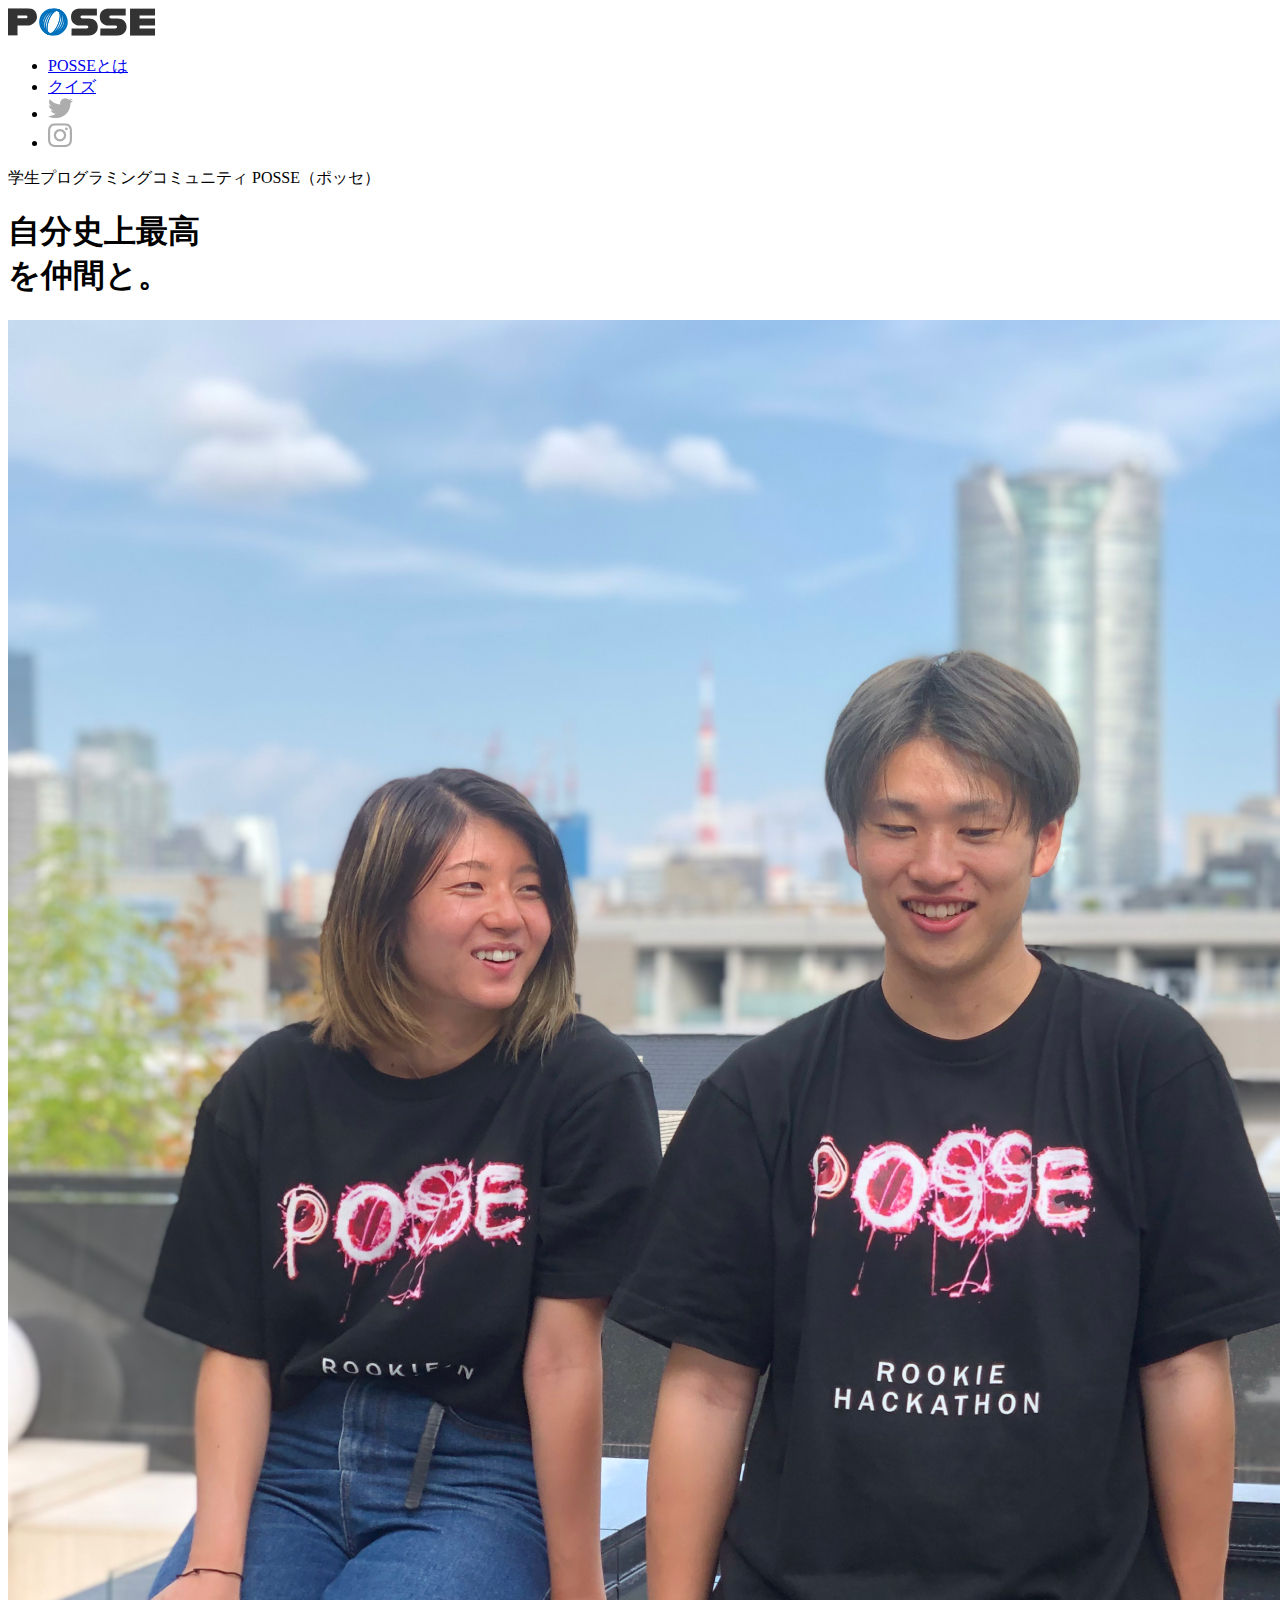
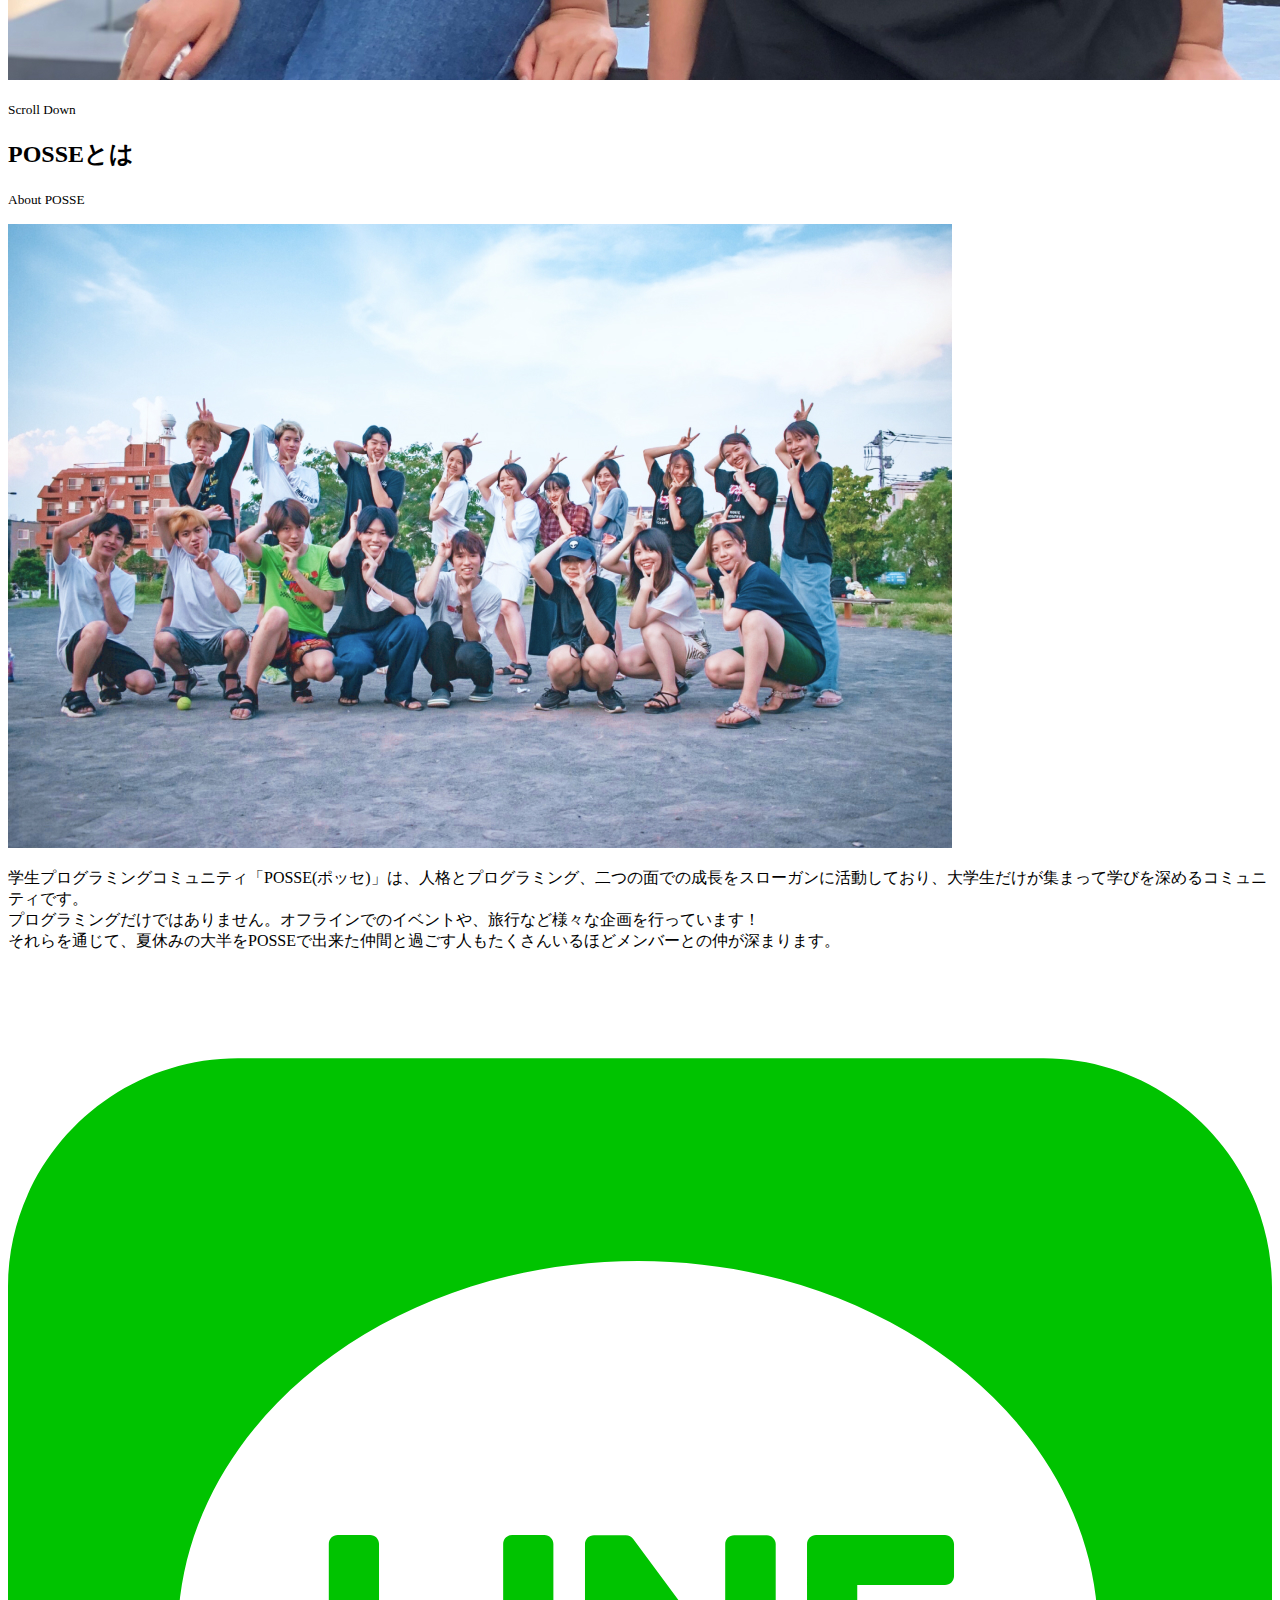
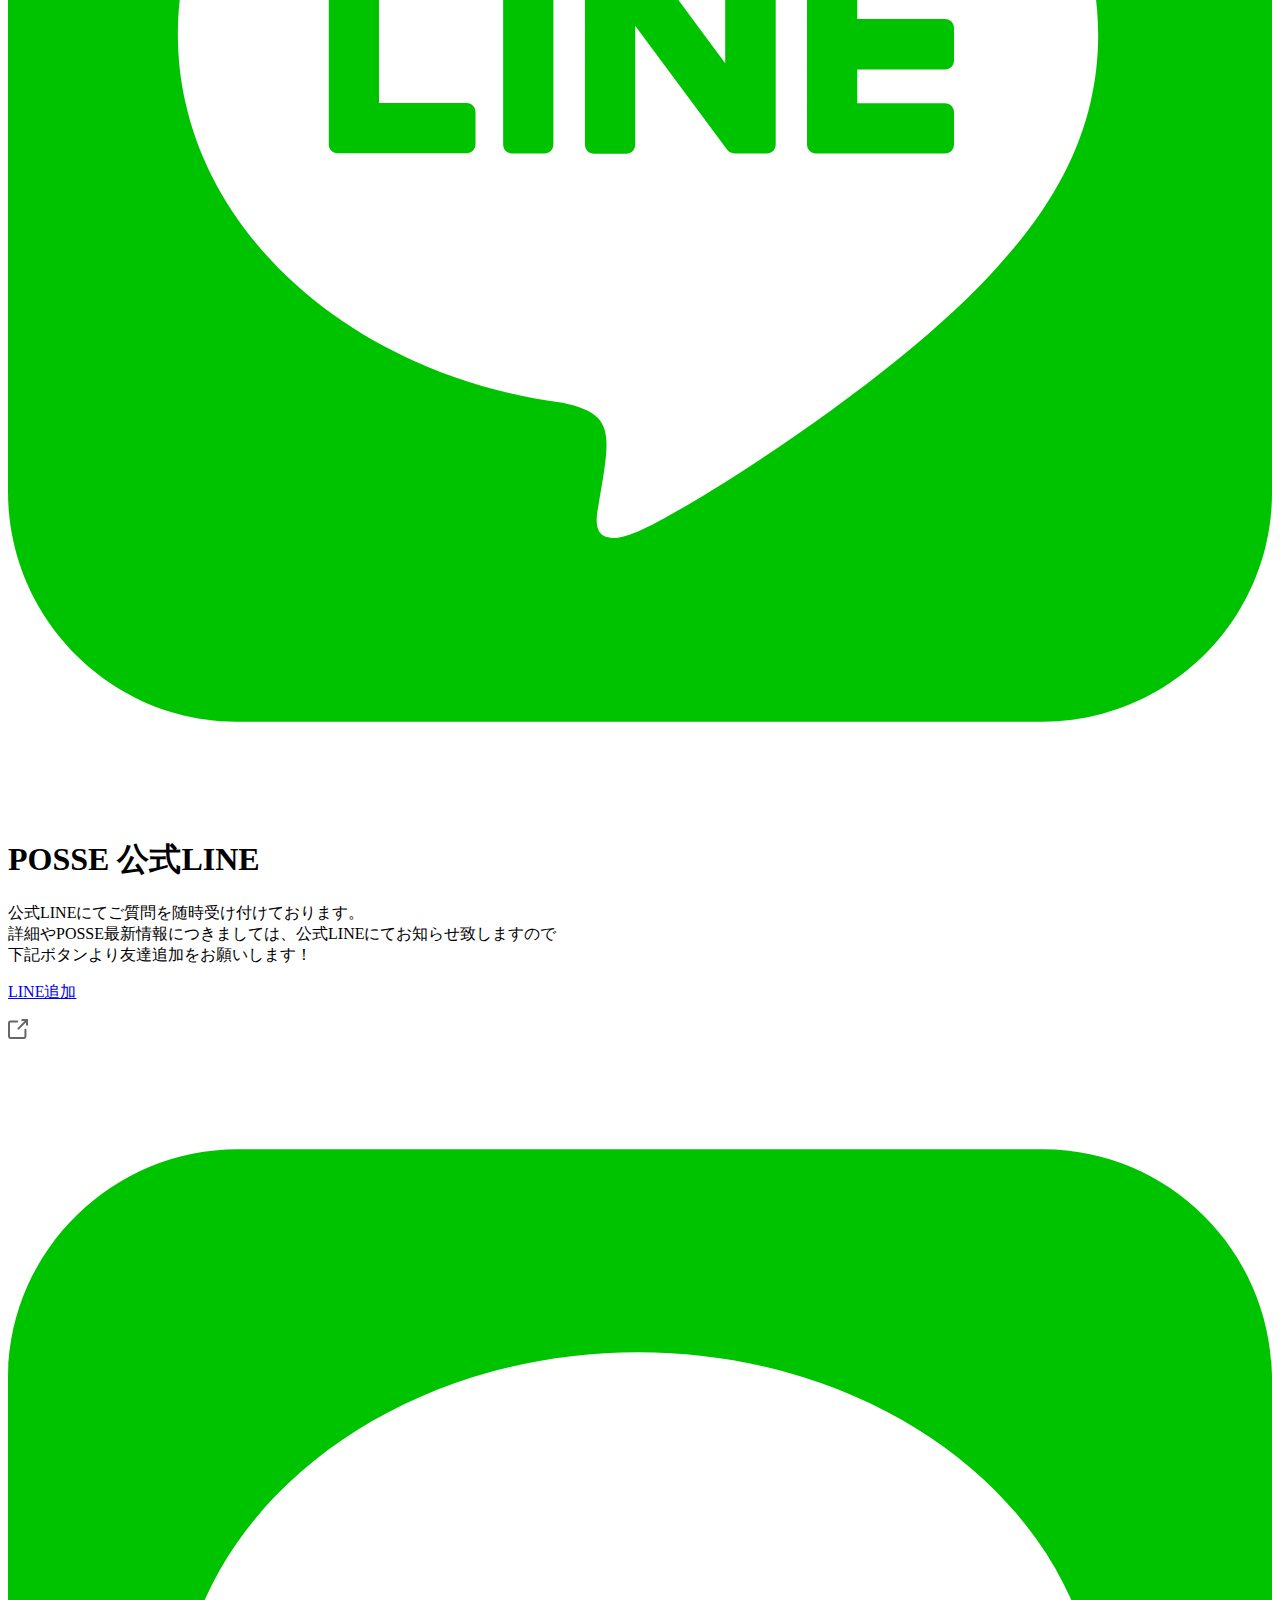
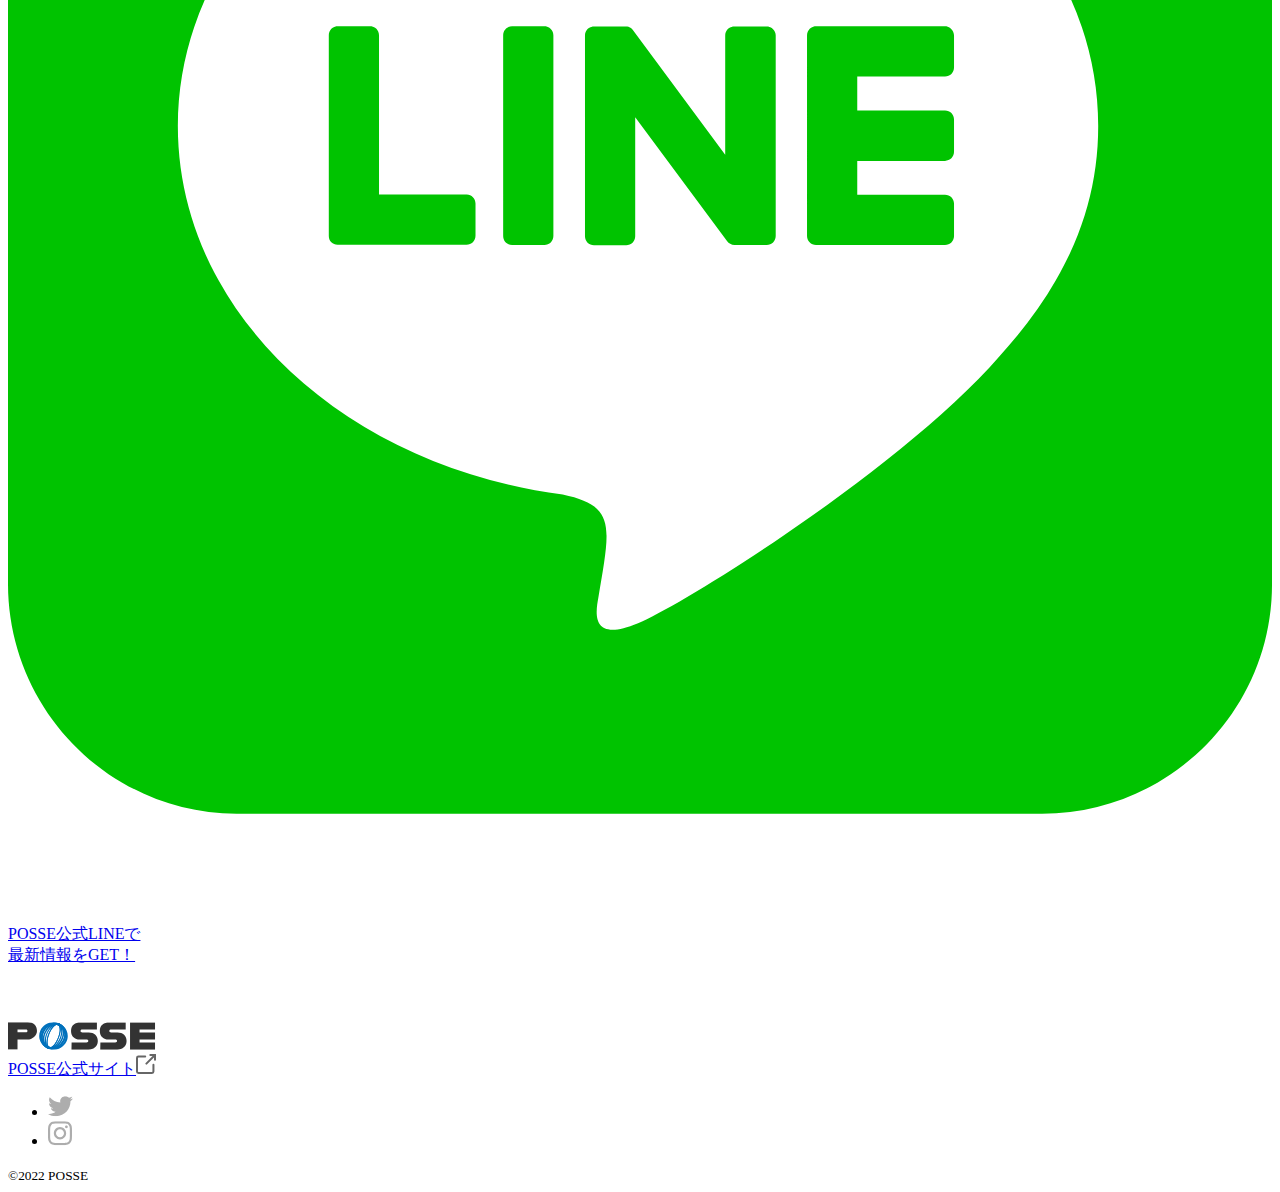
==== top/index.html @ 0396bd6e "ファイル構成完了" ====
<!DOCTYPE html>
<html lang="ja">
  <head>
    <meta charset="UTF-8" />
    <meta http-equiv="X-UA-Compatible" content="IE=edge" />
    <meta name="viewport" content="width=device-width, initial-scale=1.0" />
    <title>POSSE 初めてのWeb制作</title>

    <link rel="stylesheet" href="../scss/style.scss" />
    <!-- google fonts -->
    <link rel="preconnect" href="https://fonts.googleapis.com">
    <link rel="preconnect" href="https://fonts.gstatic.com" crossorigin>
    <link href="https://fonts.googleapis.com/css2?family=Noto+Sans+JP:wght@400;700&family=Plus+Jakarta+Sans:wght@400;700&display=swap" rel="stylesheet">
  </head>

  <body>
    <header class="">
        <div class="header-logo">
          <img src="../img/logo.svg" alt="ヘッダーロゴ" />
        </div>
        <nav class="navbar">
          <ul class="nav-items">
            <li class="nav-item"><a href="#">POSSEとは</a></li>
            <li class="nav-item"><a href="../quiz/index.html">クイズ</a></li>
            <li class="nav-item sns">
              <a href="https://twitter.com/posse_program?s=21&t=17ohMH_KX9S6thPqV4Pqpw">
                <img src="../img/icon/icon-twitter.svg" alt="Twitter" />
              </a>
            </li>
            <li class="nav-item sns">
              <a href="https://instagram.com/posse_programming?igshid=YmMyMTA2M2Y=">
                <img src="../img/icon/icon-instagram.svg" alt="Instagram" />
              </a>
            </li>
          </ul>
        </nav>
    </header>

    <main class="main">
      <section class="hero-wrapper">
        <div class="hero-left">
          <p>学生プログラミングコミュニティ POSSE（ポッセ）</p>
          <h1>自分史上最高<br/>を仲間と。</h1>
        </div>
        <p class="hero-right">
          <img src="../img/img-hero.jpg" alt="hero-img"/>
        </p>
        <small class="scroll-down">Scroll Down</small>
      </section>

      <article class="about-wrapper">
        <div class="about-title">
          <h2>POSSEとは</h2>
          <small>About POSSE</small>
        </div>
        <div class="about-content">
          <p class="about-img">
            <img src="../img/img-about.jpg" alt="about-img" />
          </p>
          <p class="about-text">
            学生プログラミングコミュニティ「POSSE(ポッセ)」は、人格とプログラミング、二つの面での成長をスローガンに活動しており、大学生だけが集まって学びを深めるコミュニティです。<br>プログラミングだけではありません。オフラインでのイベントや、旅行など様々な企画を行っています！<br>それらを通じて、夏休みの大半をPOSSEで出来た仲間と過ごす人もたくさんいるほどメンバーとの仲が深まります。
          </p>
        </div>
      </article>
    </main>

    <section class="line-wrapper">
      <div class="line-inner">
        <div class="line-content">
          <div class="line-title">
            <div class="line-icon">
              <img src="../img/icon/icon-line.svg" alt="LINE"/>
            </div>
            <h1>POSSE 公式LINE</h1>
          </div>
          <p>
            公式LINEにてご質問を随時受け付けております。<br />詳細やPOSSE最新情報につきましては、公式LINEにてお知らせ致しますので<br />下記ボタンより友達追加をお願いします！
          </p>
          <div class="line-button">
            <a href="https://line.me/R/ti/p/@651htnqp?from=page">
              <p>LINE追加</p>
              <img src="../img/icon/icon-link-gray-dark.svg" alt="LINEリンク"/>
            </a>
          </div>
        </div>
      </div>
    </section>

    <footer class="footer">
      <div class="line-banner">
        <a href="https://line.me/R/ti/p/@651htnqp?from=page" class="line-banner-inner">
          <p class="line-icon">
            <img src="../img/icon/icon-line.svg" alt="LINE">
          </p>
          <p class="line-banner-message">POSSE公式LINEで<br>最新情報をGET！</p>
          <p class="link-icon">
            <img src="../img/icon/icon-link-light.svg" alt="LINEリンク">
          </p>
        </a>
      </div>
      <div class="footer-top">
        <div class="footer-img">
          <img src="../img/logo.svg" alt="フッターロゴ" />
        </div>
        <div class="official-link">
          <a href="https://posse-ap.com/" alt="公式サイト">
            POSSE公式サイト<img src="../img/icon/icon-link-gray-dark.svg" alt="公式サイトリンク"/>
          </a>
        </div>
        <ul class="sns-items">
          <li class="sns">
            <a href="https://twitter.com/posse_program?s=21&t=17ohMH_KX9S6thPqV4Pqpw">
              <img src="../img/icon/icon-twitter.svg" alt="twitter" />
            </a>
          </li>
          <li class="sns">
            <a href="https://instagram.com/posse_programming?igshid=YmMyMTA2M2Y=">
              <img src="../img/icon/icon-instagram.svg" alt="instagram" />
            </a>
          </li>
        </ul>
      </div>
      <div class="footer-bottom">
        <small>&copy;2022 POSSE</small>
      </div>
    </footer>
  </body>
</html>
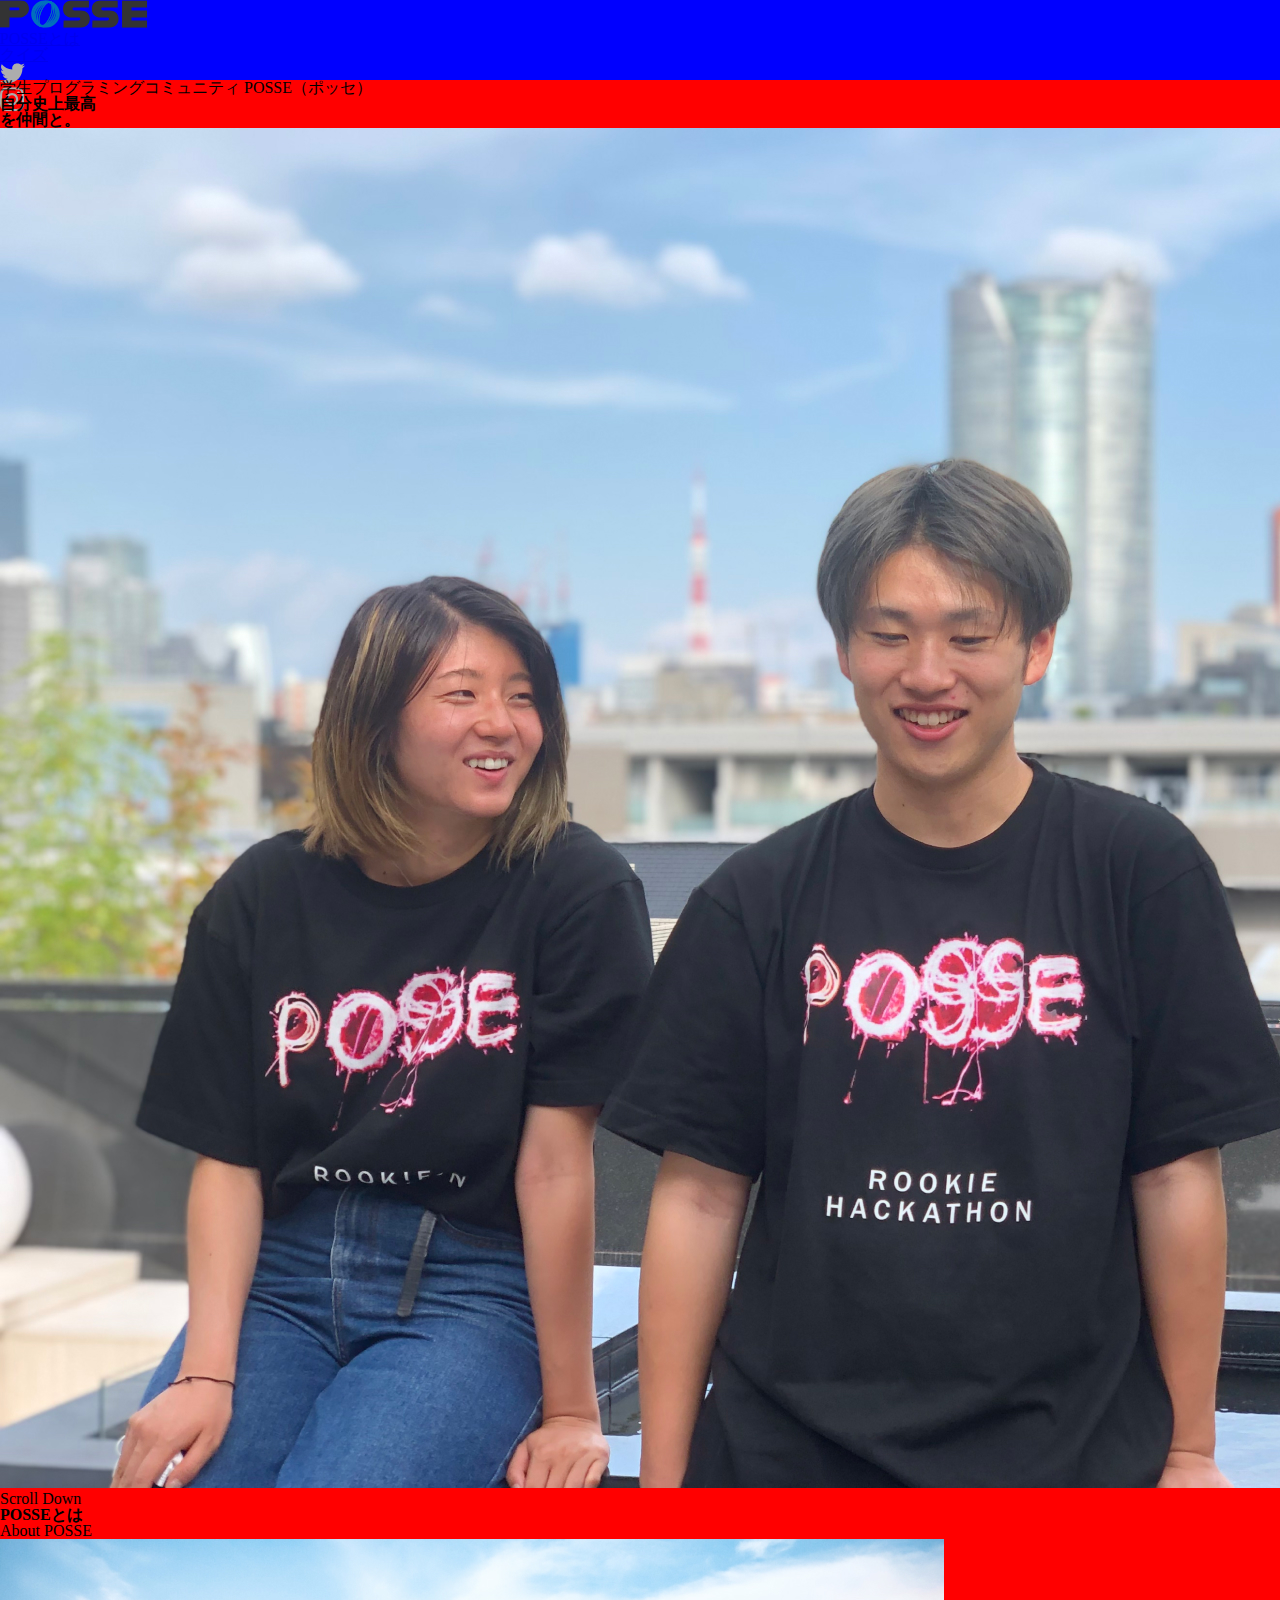
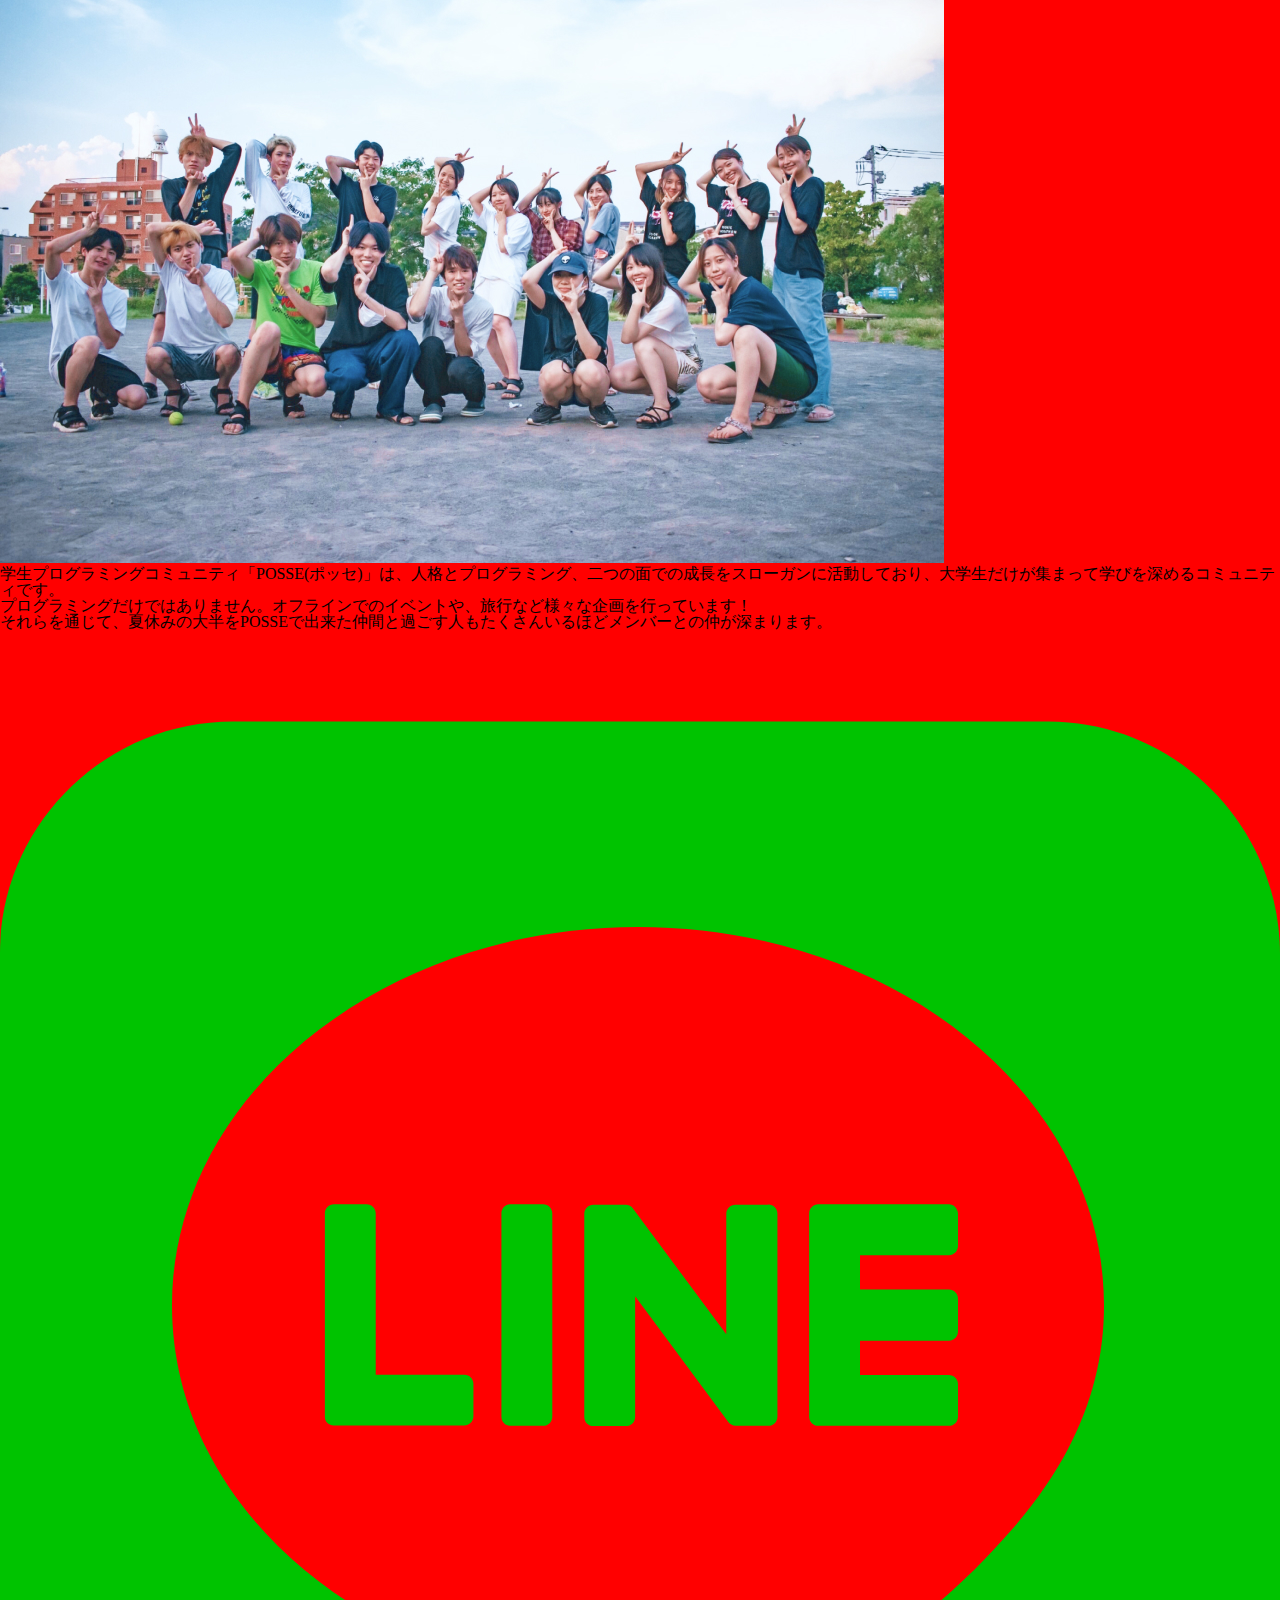
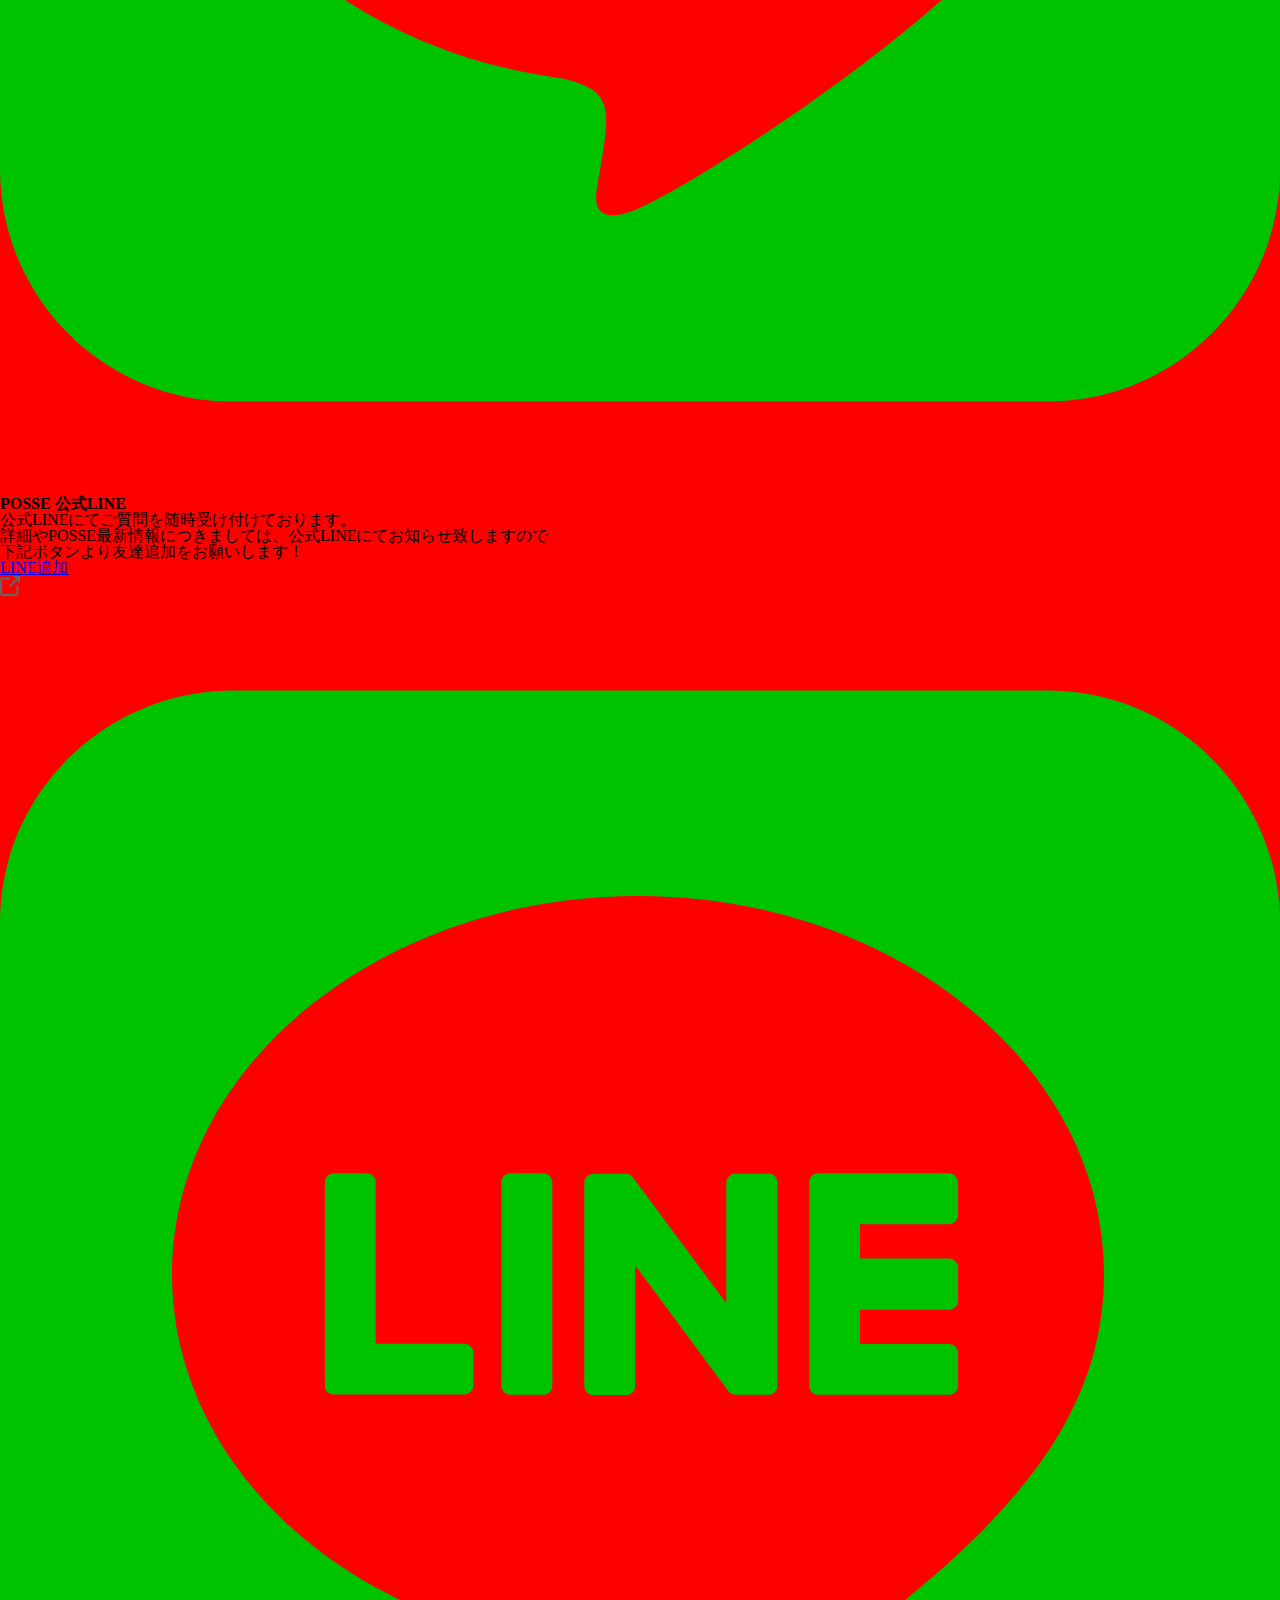
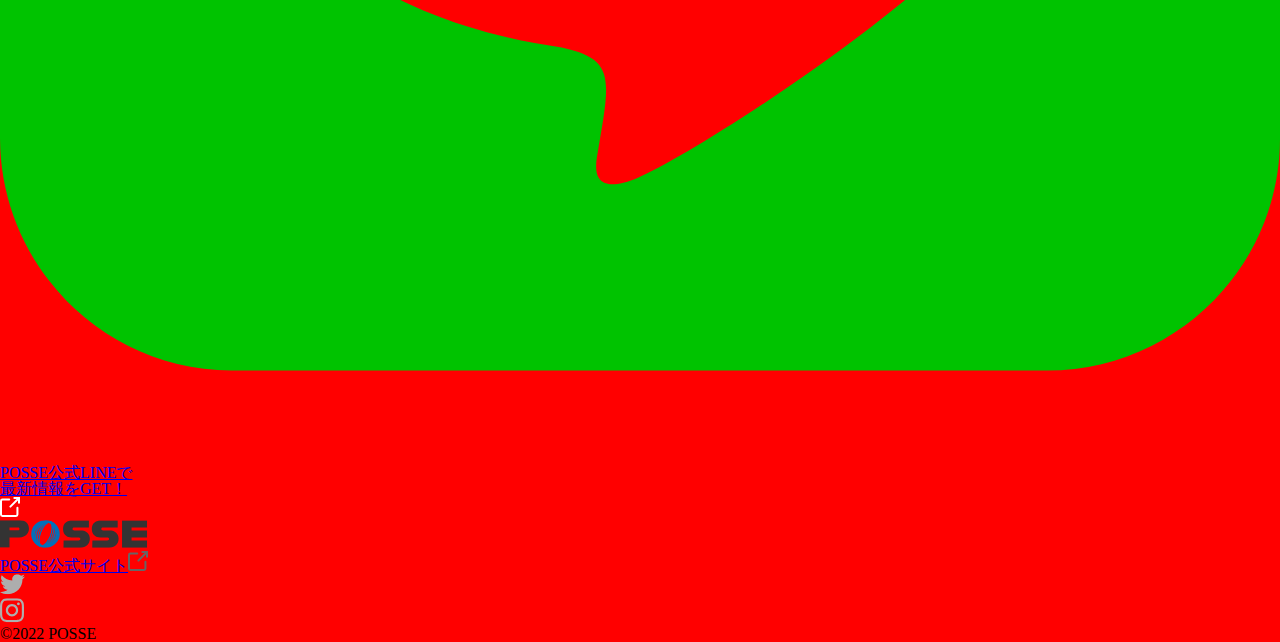
==== commit 4d6232fa: "scss作成" ====
--- a/top/index.html
+++ b/top/index.html
@@ -6,7 +6,7 @@
     <meta name="viewport" content="width=device-width, initial-scale=1.0" />
     <title>POSSE 初めてのWeb制作</title>
 
-    <link rel="stylesheet" href="../scss/style.scss" />
+    <link rel="stylesheet" href="../scss/style.css" />
     <!-- google fonts -->
     <link rel="preconnect" href="https://fonts.googleapis.com">
     <link rel="preconnect" href="https://fonts.gstatic.com" crossorigin>
@@ -14,20 +14,20 @@
   </head>
 
   <body>
-    <header class="">
-        <div class="header-logo">
-          <img src="../img/logo.svg" alt="ヘッダーロゴ" />
+    <header class="header">
+        <div class="header__logo">
+          <img src="../img/logo.svg" alt="ヘッダーロゴ" class="logo__item" />
         </div>
-        <nav class="navbar">
-          <ul class="nav-items">
-            <li class="nav-item"><a href="#">POSSEとは</a></li>
-            <li class="nav-item"><a href="../quiz/index.html">クイズ</a></li>
-            <li class="nav-item sns">
+        <nav class="nav">
+          <ul class="nav__list">
+            <li class="nav__item"><a href="#">POSSEとは</a></li>
+            <li class="nav__item"><a href="../quiz/index.html">クイズ</a></li>
+            <li class="nav__item">
               <a href="https://twitter.com/posse_program?s=21&t=17ohMH_KX9S6thPqV4Pqpw">
                 <img src="../img/icon/icon-twitter.svg" alt="Twitter" />
               </a>
             </li>
-            <li class="nav-item sns">
+            <li class="nav__item">
               <a href="https://instagram.com/posse_programming?igshid=YmMyMTA2M2Y=">
                 <img src="../img/icon/icon-instagram.svg" alt="Instagram" />
               </a>
@@ -124,5 +124,8 @@
         <small>&copy;2022 POSSE</small>
       </div>
     </footer>
+
+
+    <script src="../js/main.js"></script>
   </body>
 </html>
--- a/scss/style.css
+++ b/scss/style.css
@@ -0,0 +1,112 @@
+/*
+html5doctor.com Reset Stylesheet
+v1.6.1
+Last Updated: 2010-09-17
+Author: Richard Clark - http://richclarkdesign.com 
+Twitter: @rich_clark
+*/
+html, body, div, span, object, iframe,
+h1, h2, h3, h4, h5, h6, p, blockquote, pre,
+abbr, address, cite, code,
+del, dfn, em, img, ins, kbd, q, samp,
+small, strong, sub, sup, var,
+b, i,
+dl, dt, dd, ol, ul, li,
+fieldset, form, label, legend,
+table, caption, tbody, tfoot, thead, tr, th, td,
+article, aside, canvas, details, figcaption, figure,
+footer, header, hgroup, menu, nav, section, summary,
+time, mark, audio, video {
+  margin: 0;
+  padding: 0;
+  border: 0;
+  outline: 0;
+  font-size: 100%;
+  vertical-align: baseline;
+  background: transparent;
+}
+
+body {
+  line-height: 1;
+}
+
+article, aside, details, figcaption, figure,
+footer, header, hgroup, menu, nav, section {
+  display: block;
+}
+
+nav ul {
+  list-style: none;
+}
+
+blockquote, q {
+  quotes: none;
+}
+
+blockquote:before, blockquote:after,
+q:before, q:after {
+  content: "";
+  content: none;
+}
+
+a {
+  margin: 0;
+  padding: 0;
+  font-size: 100%;
+  vertical-align: baseline;
+  background: transparent;
+}
+
+/* change colours to suit your needs */
+ins {
+  background-color: #ff9;
+  color: #000;
+  text-decoration: none;
+}
+
+/* change colours to suit your needs */
+mark {
+  background-color: #ff9;
+  color: #000;
+  font-style: italic;
+  font-weight: bold;
+}
+
+del {
+  text-decoration: line-through;
+}
+
+abbr[title], dfn[title] {
+  border-bottom: 1px dotted;
+  cursor: help;
+}
+
+table {
+  border-collapse: collapse;
+  border-spacing: 0;
+}
+
+/* change border colour to suit your needs */
+hr {
+  display: block;
+  height: 1px;
+  border: 0;
+  border-top: 1px solid #cccccc;
+  margin: 1em 0;
+  padding: 0;
+}
+
+input, select {
+  vertical-align: middle;
+}
+
+body {
+  background-color: red;
+  font-size: 16px;
+}
+
+.header {
+  width: 100%;
+  height: 80px;
+  background-color: blue;
+}/*# sourceMappingURL=style.css.map */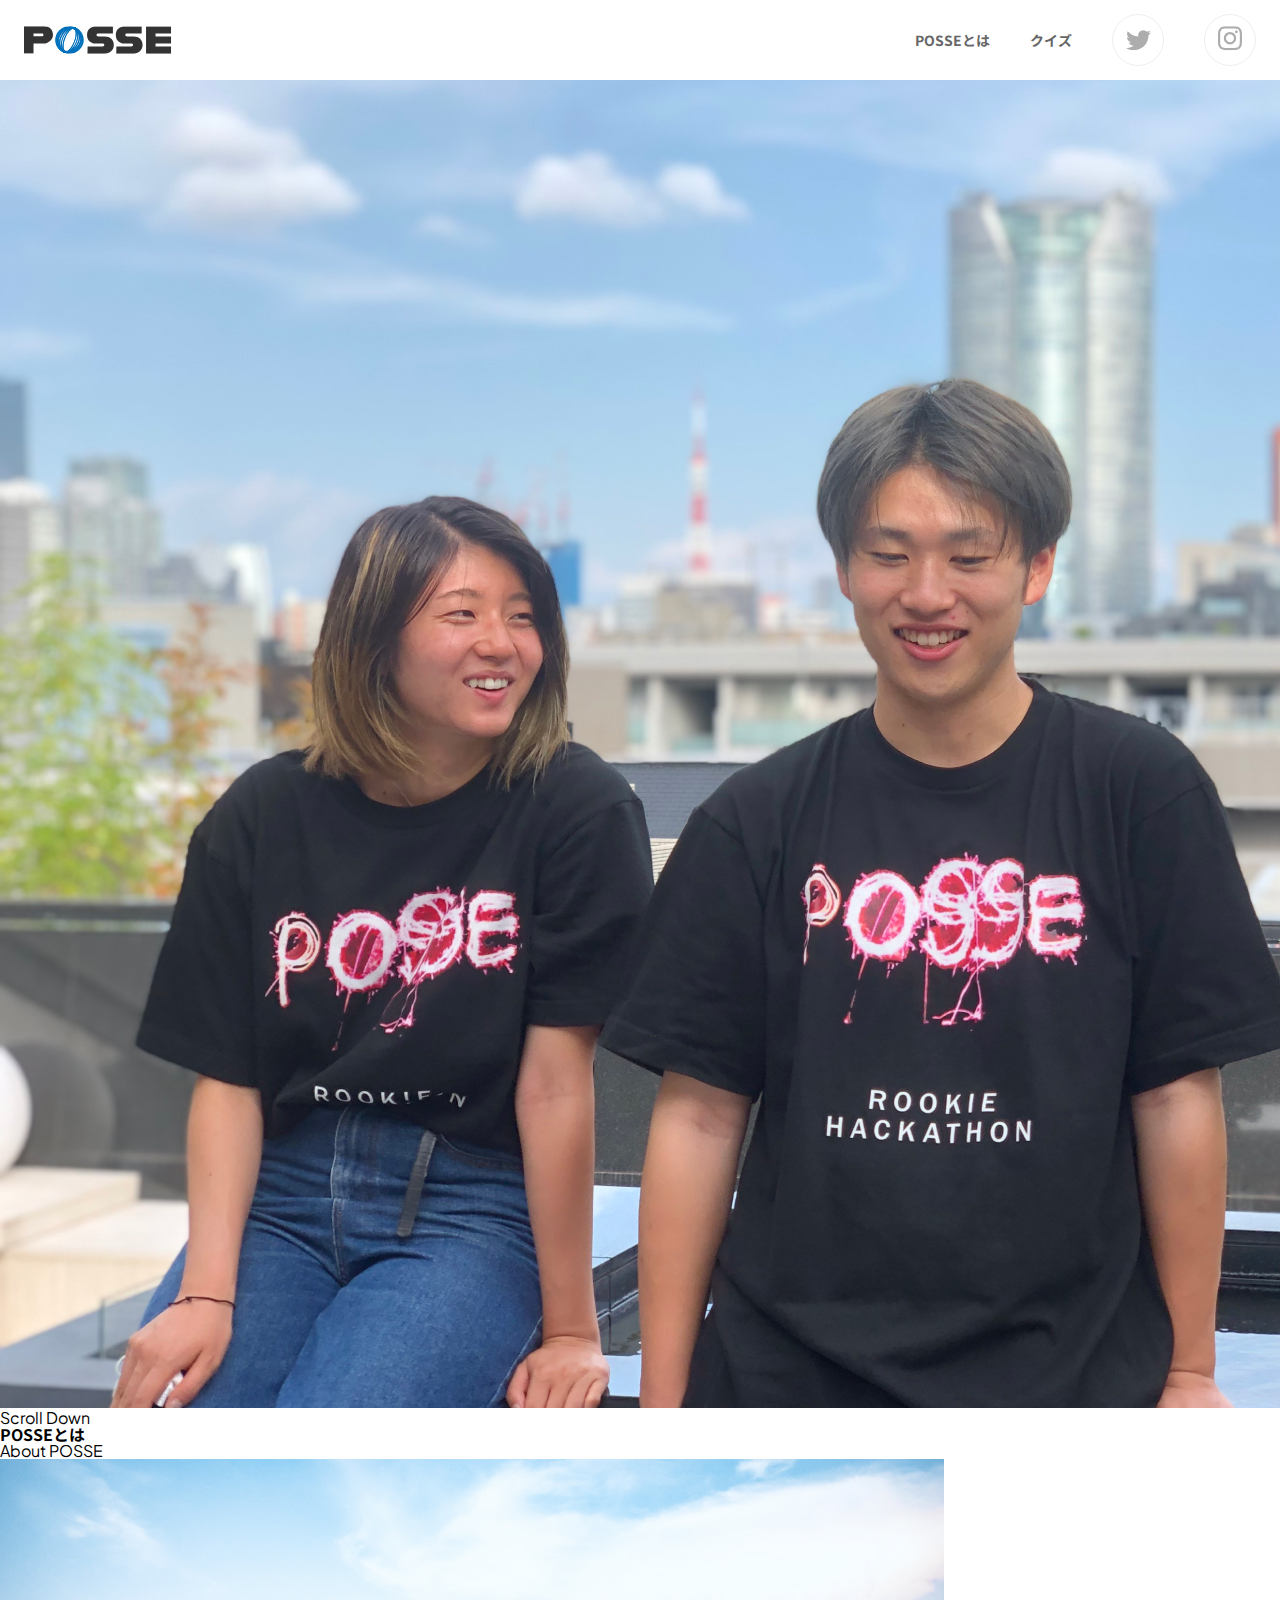
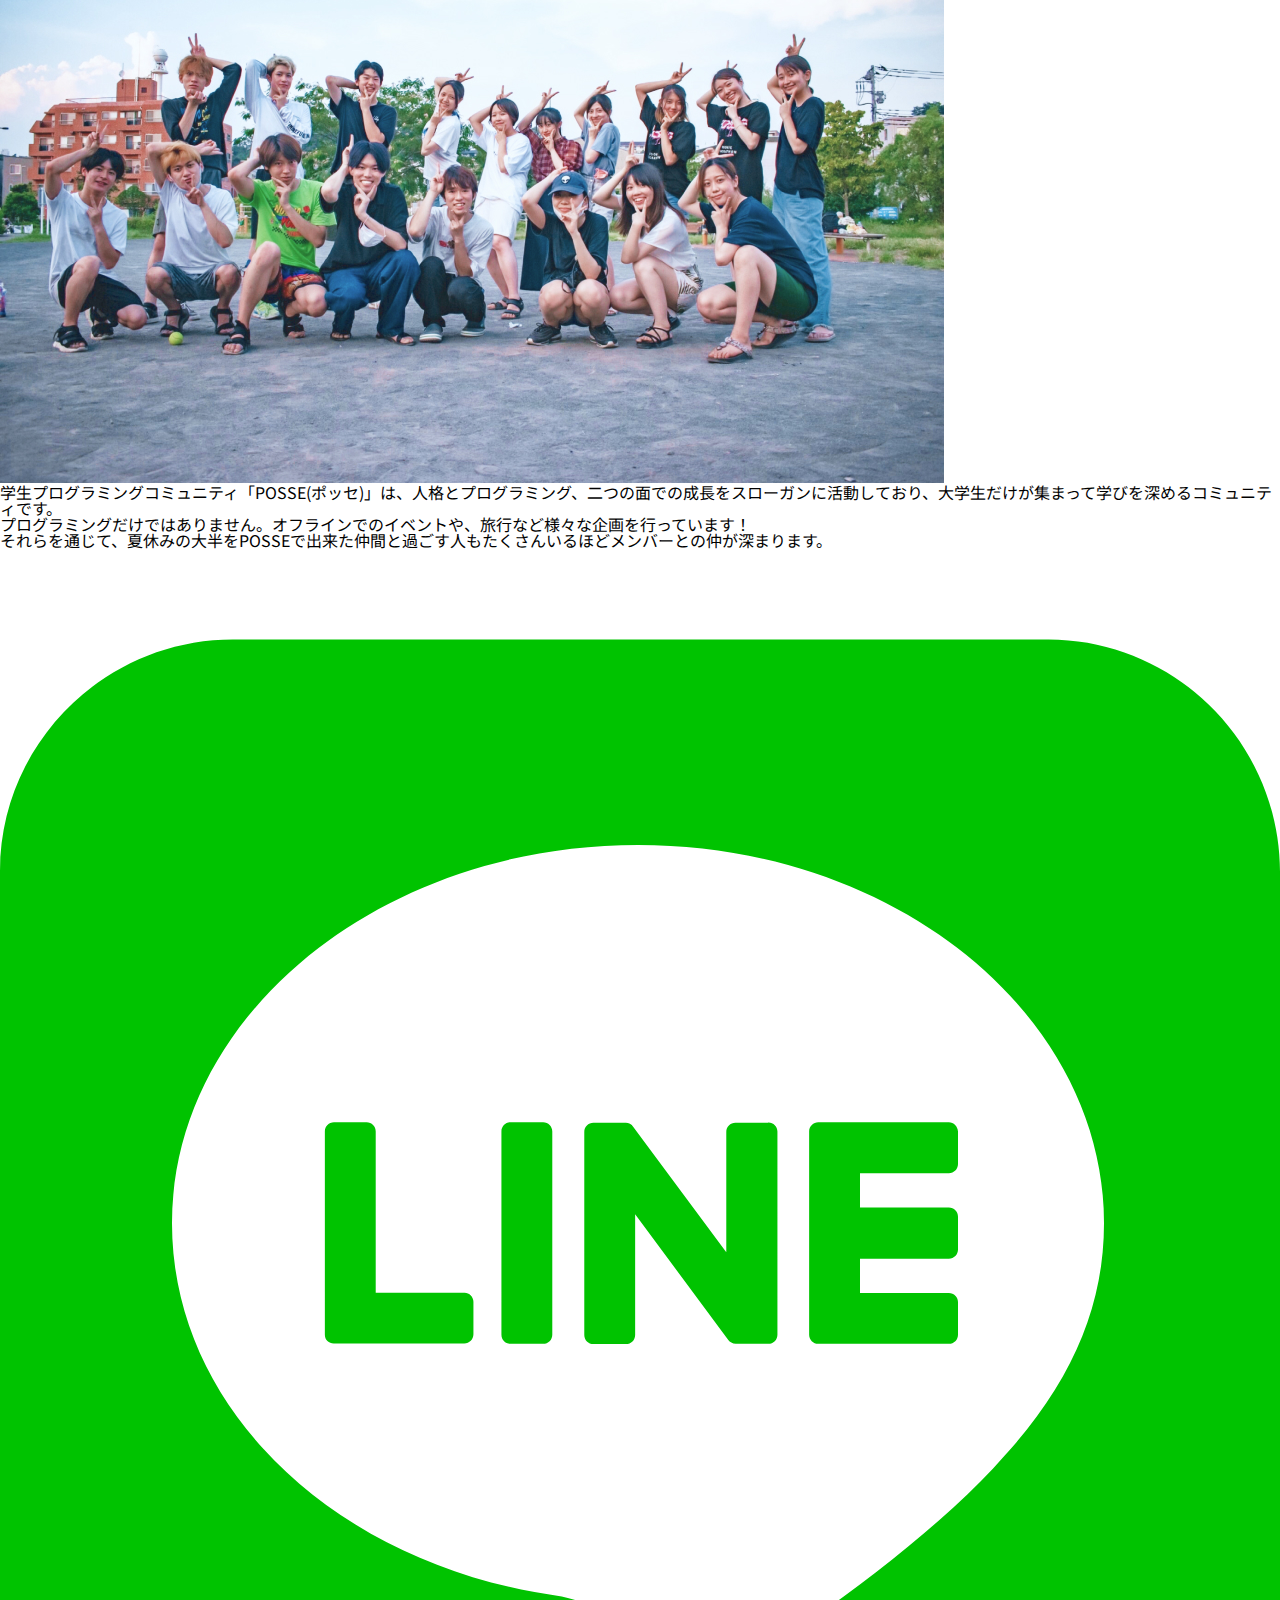
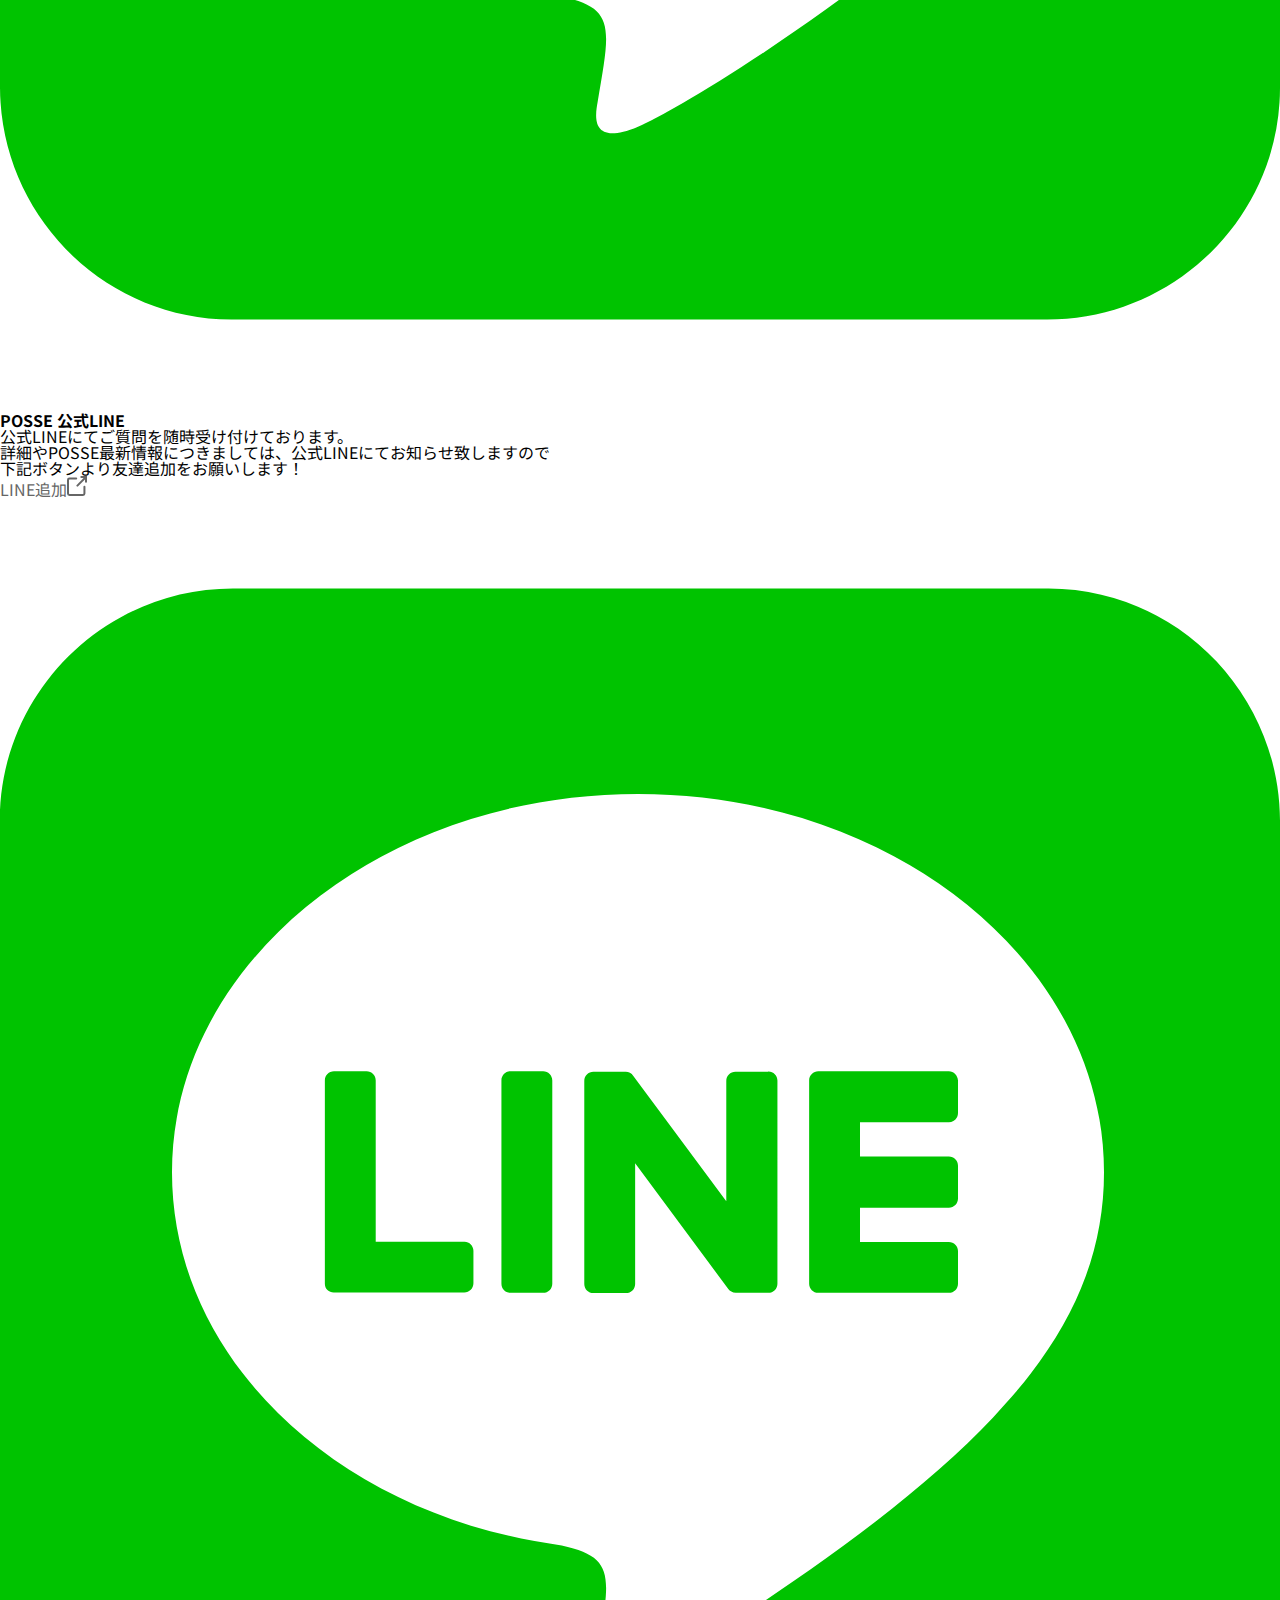
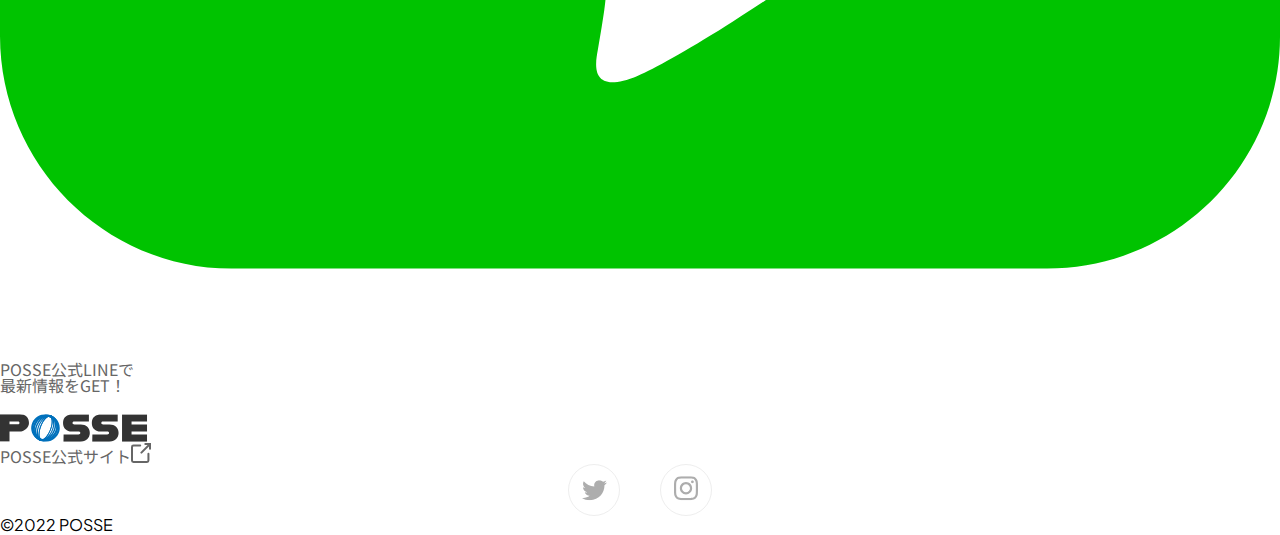
==== commit aa1ed941: "ヘッダーscss作成" ====
--- a/top/index.html
+++ b/top/index.html
@@ -15,6 +15,7 @@
 
   <body>
     <header class="header">
+      <div class="header__inner">
         <div class="header__logo">
           <img src="../img/logo.svg" alt="ヘッダーロゴ" class="logo__item" />
         </div>
@@ -22,106 +23,106 @@
           <ul class="nav__list">
             <li class="nav__item"><a href="#">POSSEとは</a></li>
             <li class="nav__item"><a href="../quiz/index.html">クイズ</a></li>
-            <li class="nav__item">
+            <li class="nav__item nav__sns__item">
               <a href="https://twitter.com/posse_program?s=21&t=17ohMH_KX9S6thPqV4Pqpw">
                 <img src="../img/icon/icon-twitter.svg" alt="Twitter" />
               </a>
             </li>
-            <li class="nav__item">
+            <li class="nav__item nav__sns__item">
               <a href="https://instagram.com/posse_programming?igshid=YmMyMTA2M2Y=">
                 <img src="../img/icon/icon-instagram.svg" alt="Instagram" />
               </a>
             </li>
           </ul>
         </nav>
+      </div>
     </header>
 
     <main class="main">
-      <section class="hero-wrapper">
-        <div class="hero-left">
-          <p>学生プログラミングコミュニティ POSSE（ポッセ）</p>
-          <h1>自分史上最高<br/>を仲間と。</h1>
+      <section class="hero">
+        <div class="hero__heading">
+          <h2 class="hero__lead">学生プログラミングコミュニティ POSSE（ポッセ）</h2>
+          <h1 class="hero__title">自分史上最高<br/>を仲間と。</h1>
         </div>
-        <p class="hero-right">
+        <p class="hero__thumbnail">
           <img src="../img/img-hero.jpg" alt="hero-img"/>
         </p>
-        <small class="scroll-down">Scroll Down</small>
+        <small class="hero_inducing">Scroll Down</small>
       </section>
 
-      <article class="about-wrapper">
-        <div class="about-title">
-          <h2>POSSEとは</h2>
+      <section class="about">
+        <div class="about__heading">
+          <h2 class="about_title">POSSEとは</h2>
           <small>About POSSE</small>
         </div>
-        <div class="about-content">
-          <p class="about-img">
+        <div class="about__content">
+          <div class="about__thumbnail">
             <img src="../img/img-about.jpg" alt="about-img" />
-          </p>
-          <p class="about-text">
+          </div>
+          <p class="about__text">
             学生プログラミングコミュニティ「POSSE(ポッセ)」は、人格とプログラミング、二つの面での成長をスローガンに活動しており、大学生だけが集まって学びを深めるコミュニティです。<br>プログラミングだけではありません。オフラインでのイベントや、旅行など様々な企画を行っています！<br>それらを通じて、夏休みの大半をPOSSEで出来た仲間と過ごす人もたくさんいるほどメンバーとの仲が深まります。
           </p>
         </div>
-      </article>
+      </section>
     </main>
 
-    <section class="line-wrapper">
-      <div class="line-inner">
-        <div class="line-content">
-          <div class="line-title">
-            <div class="line-icon">
+    <section class="contact">
+      <div class="contact__inner">
+          <div class="contact__heading">
+            <div class="contact__icon line__icon">
               <img src="../img/icon/icon-line.svg" alt="LINE"/>
             </div>
-            <h1>POSSE 公式LINE</h1>
+            <h2 class="contact__title">POSSE 公式LINE</h2>
           </div>
-          <p>
+          <p class="contact__text">
             公式LINEにてご質問を随時受け付けております。<br />詳細やPOSSE最新情報につきましては、公式LINEにてお知らせ致しますので<br />下記ボタンより友達追加をお願いします！
           </p>
-          <div class="line-button">
-            <a href="https://line.me/R/ti/p/@651htnqp?from=page">
-              <p>LINE追加</p>
-              <img src="../img/icon/icon-link-gray-dark.svg" alt="LINEリンク"/>
+          <div class="contact__button">
+            <a href="https://line.me/R/ti/p/@651htnqp?from=page" class="contact__link">
+              LINE追加<img src="../img/icon/icon-link-gray-dark.svg" alt="LINEリンク"/>
             </a>
           </div>
-        </div>
       </div>
     </section>
 
     <footer class="footer">
-      <div class="line-banner">
-        <a href="https://line.me/R/ti/p/@651htnqp?from=page" class="line-banner-inner">
-          <p class="line-icon">
+      <div class="footer__banner">
+        <a href="https://line.me/R/ti/p/@651htnqp?from=page" class="footer__banner__link">
+          <div class="banner__icon line__icon">
             <img src="../img/icon/icon-line.svg" alt="LINE">
-          </p>
-          <p class="line-banner-message">POSSE公式LINEで<br>最新情報をGET！</p>
-          <p class="link-icon">
+          </div>
+          <p class="banner__text">POSSE公式LINEで<br>最新情報をGET！</p>
+          <div class="banner__icon link__icon">
             <img src="../img/icon/icon-link-light.svg" alt="LINEリンク">
-          </p>
+          </div>
         </a>
       </div>
-      <div class="footer-top">
-        <div class="footer-img">
+      <div class="footer__head">
+        <div class="footer__logo">
           <img src="../img/logo.svg" alt="フッターロゴ" />
         </div>
-        <div class="official-link">
+        <div class="footer__official__link">
           <a href="https://posse-ap.com/" alt="公式サイト">
             POSSE公式サイト<img src="../img/icon/icon-link-gray-dark.svg" alt="公式サイトリンク"/>
           </a>
         </div>
-        <ul class="sns-items">
-          <li class="sns">
-            <a href="https://twitter.com/posse_program?s=21&t=17ohMH_KX9S6thPqV4Pqpw">
-              <img src="../img/icon/icon-twitter.svg" alt="twitter" />
-            </a>
-          </li>
-          <li class="sns">
-            <a href="https://instagram.com/posse_programming?igshid=YmMyMTA2M2Y=">
-              <img src="../img/icon/icon-instagram.svg" alt="instagram" />
-            </a>
-          </li>
-        </ul>
+        <nav class="nav">
+          <ul class="nav__list">
+            <li class="nav__item nav__sns__item">
+              <a href="https://twitter.com/posse_program?s=21&t=17ohMH_KX9S6thPqV4Pqpw">
+                <img src="../img/icon/icon-twitter.svg" alt="Twitter" />
+              </a>
+            </li>
+            <li class="nav__item nav__sns__item">
+              <a href="https://instagram.com/posse_programming?igshid=YmMyMTA2M2Y=">
+                <img src="../img/icon/icon-instagram.svg" alt="Instagram" />
+              </a>
+            </li>
+          </ul>
+        </nav>
       </div>
-      <div class="footer-bottom">
-        <small>&copy;2022 POSSE</small>
+      <div class="footer__foot">
+        <small class="footer__copyright">&copy;2022 POSSE</small>
       </div>
     </footer>
 
--- a/scss/style.css
+++ b/scss/style.css
@@ -101,12 +101,48 @@
 }
 
 body {
-  background-color: red;
-  font-size: 16px;
+  font-family: "Noto Sans JP", sans-serif;
+}
+
+small {
+  font-family: "Plus Jakarta Sans", sans-serif;
+}
+
+a {
+  color: #666666;
+  text-decoration: none;
 }
 
 .header {
-  width: 100%;
+  position: fixed;
+  width: 100vw;
+  background-color: #fff;
   height: 80px;
-  background-color: blue;
+  z-index: 100;
+}
+.header__inner {
+  height: 100%;
+  padding: 0 24px;
+  display: flex;
+  justify-content: space-between;
+  align-items: center;
+}
+
+.nav__list {
+  display: flex;
+  gap: 40px;
+  justify-content: center;
+  align-items: center;
+}
+.nav__item {
+  font-size: 14px;
+  font-weight: bold;
+}
+.nav__sns__item {
+  width: 50px;
+  height: 50px;
+  line-height: 60px;
+  text-align: center;
+  border: 1px solid #eee;
+  border-radius: 50%;
 }/*# sourceMappingURL=style.css.map */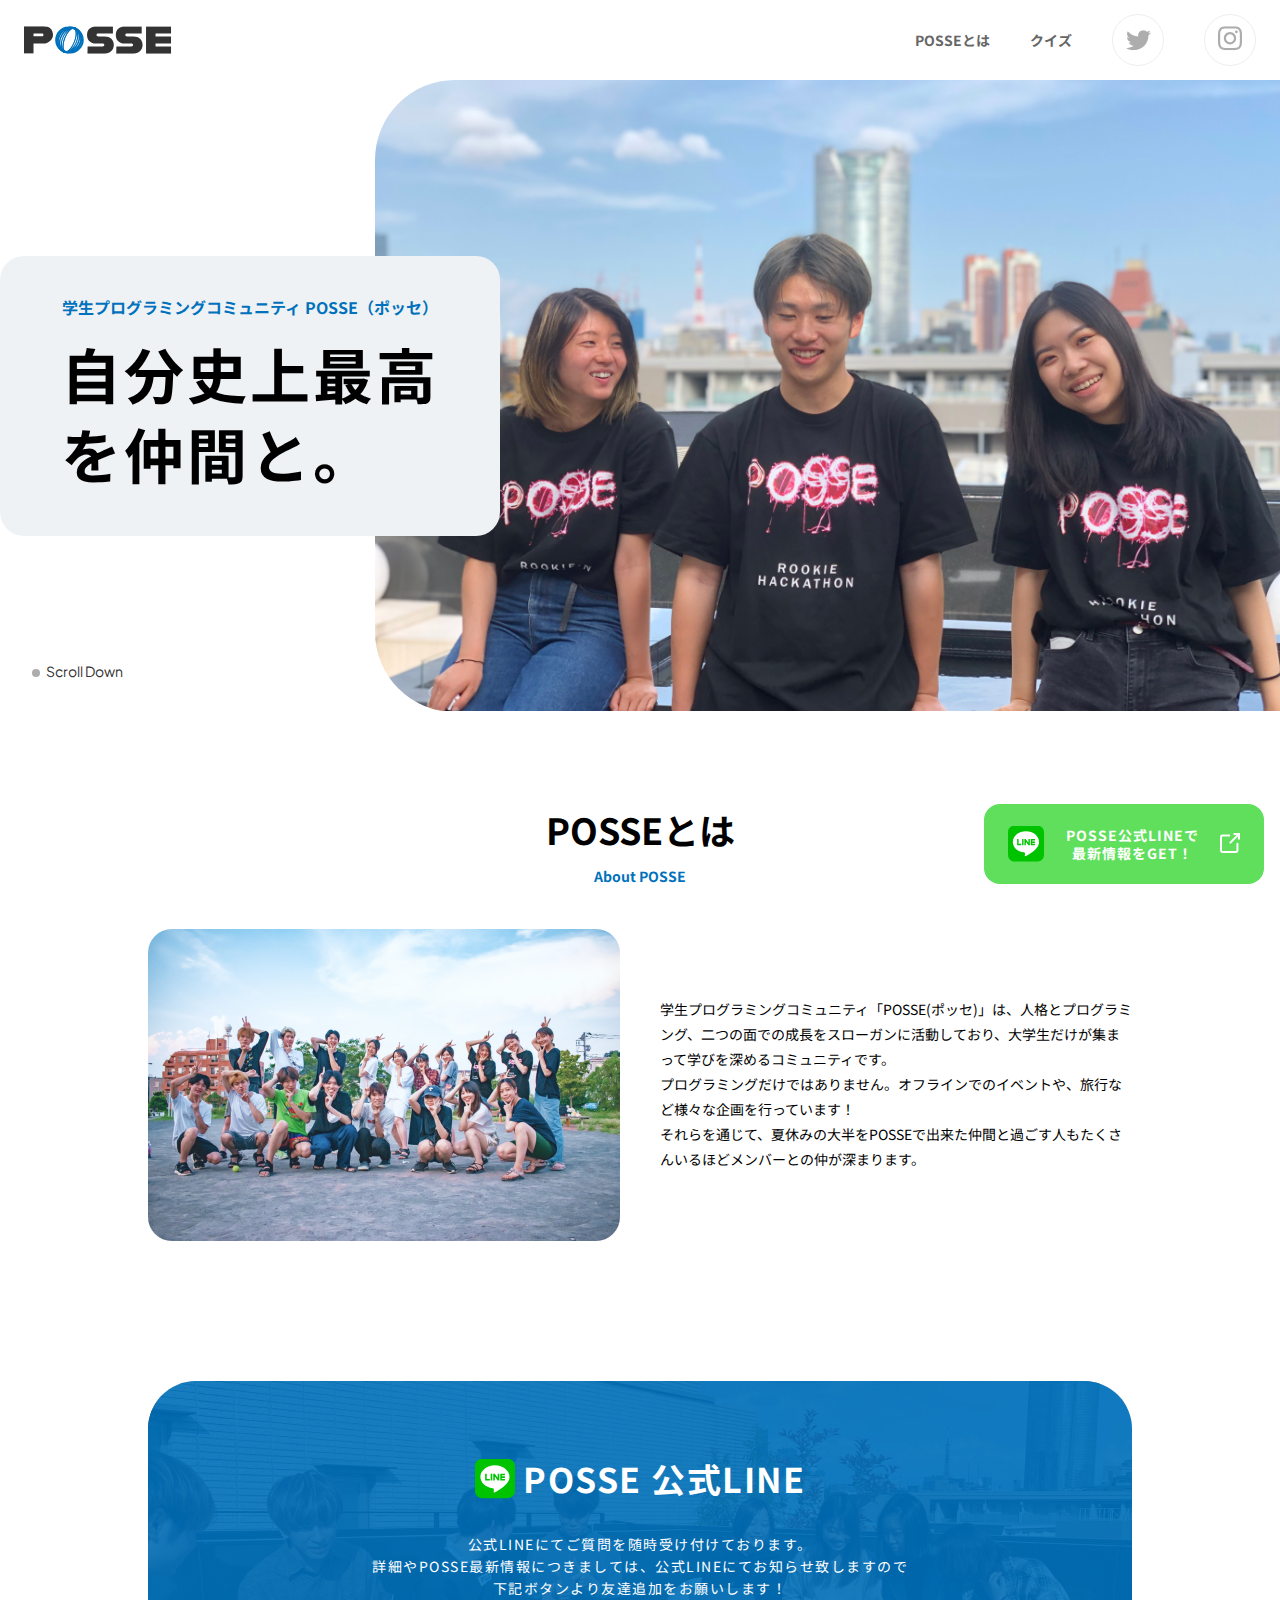
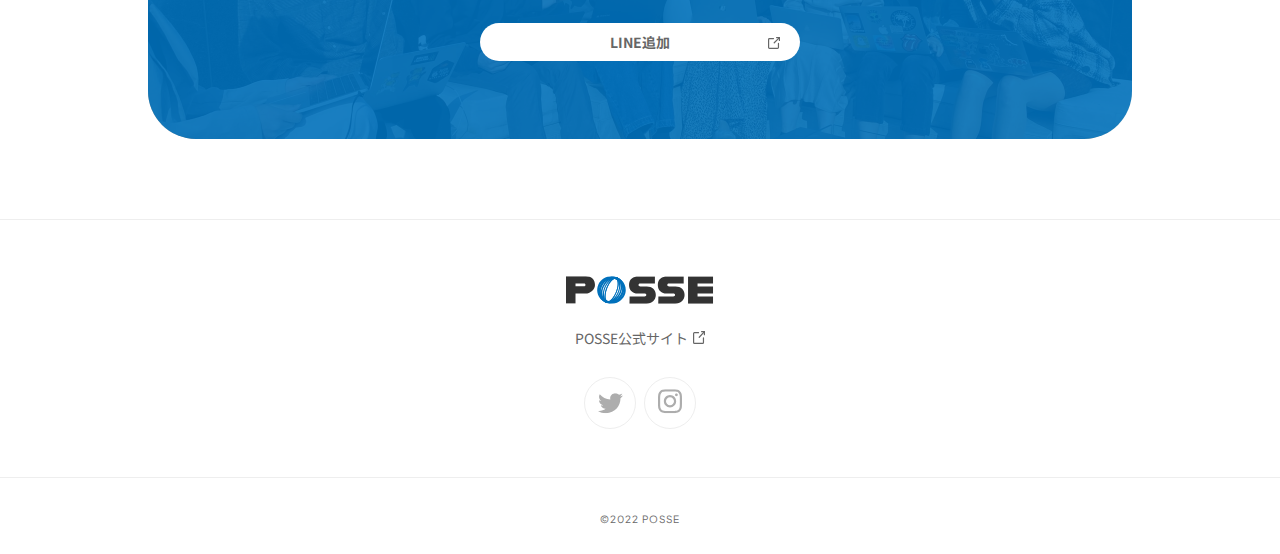
==== commit 4f75a42a: "TOPページscss修正完了" ====
--- a/top/index.html
+++ b/top/index.html
@@ -39,21 +39,21 @@
     </header>
 
     <main class="main">
-      <section class="hero">
-        <div class="hero__heading">
-          <h2 class="hero__lead">学生プログラミングコミュニティ POSSE（ポッセ）</h2>
-          <h1 class="hero__title">自分史上最高<br/>を仲間と。</h1>
+      <section class="top__hero">
+        <div class="top__hero__heading">
+          <h2 class="top__hero__lead">学生プログラミングコミュニティ POSSE（ポッセ）</h2>
+          <h1 class="top__hero__title">自分史上最高<br/>を仲間と。</h1>
         </div>
-        <p class="hero__thumbnail">
-          <img src="../img/img-hero.jpg" alt="hero-img"/>
-        </p>
-        <small class="hero_inducing">Scroll Down</small>
+        <div class="top__hero__thumbnail">
+          <img src="../img/img-hero.jpg" alt="top__hero-img"/>
+        </div>
+        <small class="top__hero__inducing">Scroll Down</small>
       </section>
 
       <section class="about">
         <div class="about__heading">
-          <h2 class="about_title">POSSEとは</h2>
-          <small>About POSSE</small>
+          <h2 class="about__title">POSSEとは</h2>
+          <h3 class="about__subtitle">About POSSE</h3>
         </div>
         <div class="about__content">
           <div class="about__thumbnail">
@@ -68,6 +68,7 @@
 
     <section class="contact">
       <div class="contact__inner">
+        <div class="contact__content">
           <div class="contact__heading">
             <div class="contact__icon line__icon">
               <img src="../img/icon/icon-line.svg" alt="LINE"/>
@@ -82,17 +83,18 @@
               LINE追加<img src="../img/icon/icon-link-gray-dark.svg" alt="LINEリンク"/>
             </a>
           </div>
+        </div>
       </div>
     </section>
 
     <footer class="footer">
-      <div class="footer__banner">
-        <a href="https://line.me/R/ti/p/@651htnqp?from=page" class="footer__banner__link">
+      <div class="banner">
+        <a href="https://line.me/R/ti/p/@651htnqp?from=page" class="banner__link">
           <div class="banner__icon line__icon">
             <img src="../img/icon/icon-line.svg" alt="LINE">
           </div>
           <p class="banner__text">POSSE公式LINEで<br>最新情報をGET！</p>
-          <div class="banner__icon link__icon">
+          <div class="banner__icon">
             <img src="../img/icon/icon-link-light.svg" alt="LINEリンク">
           </div>
         </a>
--- a/scss/style.css
+++ b/scss/style.css
@@ -109,34 +109,28 @@
 }
 
 a {
+  font-size: 14px;
+  text-decoration: none;
   color: #666666;
-  text-decoration: none;
-}
-
-.header {
-  position: fixed;
-  width: 100vw;
-  background-color: #fff;
-  height: 80px;
-  z-index: 100;
-}
-.header__inner {
+}
+
+img {
+  width: 100%;
   height: 100%;
-  padding: 0 24px;
-  display: flex;
-  justify-content: space-between;
-  align-items: center;
+  -o-object-fit: cover;
+     object-fit: cover;
+}
+
+.main {
+  width: 100%;
+  padding-top: 80px;
+  margin: 0 auto;
 }
 
 .nav__list {
   display: flex;
-  gap: 40px;
   justify-content: center;
   align-items: center;
-}
-.nav__item {
-  font-size: 14px;
-  font-weight: bold;
 }
 .nav__sns__item {
   width: 50px;
@@ -145,4 +139,269 @@
   text-align: center;
   border: 1px solid #eee;
   border-radius: 50%;
+}
+.nav__sns__item img {
+  width: auto;
+  height: auto;
+}
+
+.line__icon {
+  width: 40px;
+  height: 40px;
+  background: radial-gradient(#fff 60%, rgba(255, 255, 255, 0) 40%);
+}
+
+.header {
+  position: fixed;
+  width: 100vw;
+  background-color: #fff;
+  height: 80px;
+  z-index: 100;
+}
+.header__inner {
+  height: 100%;
+  padding: 0 24px;
+  display: flex;
+  justify-content: space-between;
+  align-items: center;
+}
+
+.nav__list {
+  gap: 40px;
+}
+.nav__item {
+  font-size: 14px;
+  font-weight: bold;
+}
+
+.top__hero {
+  position: relative;
+  display: flex;
+  margin: 0 auto;
+  max-width: 1280px;
+  align-items: center;
+  justify-content: space-between;
+}
+.top__hero__heading {
+  padding: 43px 61px;
+  background-color: #eff2f5;
+  border-radius: 24px;
+  text-align: center;
+  white-space: nowrap;
+  z-index: 2;
+}
+.top__hero__lead {
+  margin-bottom: 18px;
+  color: #0071bc;
+}
+.top__hero__title {
+  font-size: 60px;
+  line-height: 80px;
+  letter-spacing: 3px;
+  text-align: start;
+}
+.top__hero__thumbnail {
+  display: inline-block;
+  margin-right: calc(50% - 50vw);
+  margin-left: -125px;
+  max-width: 1280px;
+  min-width: 396px;
+  width: 100%;
+  z-index: 1;
+  border-radius: 80px 0 0 80px;
+  overflow: hidden;
+}
+.top__hero__thumbnail img {
+  max-height: 680px;
+}
+.top__hero__inducing {
+  position: absolute;
+  bottom: 30px;
+  left: 32px;
+  font-size: 14px;
+  line-height: 21px;
+  color: #333;
+  z-index: 3;
+}
+.top__hero__inducing::before {
+  content: "";
+  display: inline-block;
+  margin-right: 6px;
+  width: 8px;
+  height: 8px;
+  border-radius: 50%;
+  background-color: #adadad;
+}
+
+.about {
+  margin: 90px auto 0 auto;
+  max-width: 984px;
+  padding: 0 24px;
+}
+.about__heading {
+  text-align: center;
+}
+.about__title {
+  margin-bottom: 8px;
+  font-size: 36px;
+  line-height: 54px;
+}
+.about__subtitle {
+  font-size: 14px;
+  line-height: 25px;
+  color: #0071bc;
+}
+.about__content {
+  margin-top: 40px;
+  display: flex;
+  gap: 40px;
+  justify-content: space-between;
+}
+.about__thumbnail {
+  margin: 0;
+  max-width: 472px;
+  max-height: 312px;
+  width: 50%;
+  height: 100%;
+  border-radius: 24px;
+  overflow: hidden;
+}
+.about__text {
+  width: 50%;
+  margin: auto 0;
+  font-size: 14px;
+  line-height: 25px;
+}
+
+.contact {
+  padding: 140px 24px 80px;
+}
+.contact__inner {
+  position: relative;
+  margin: 0 auto;
+  max-width: 984px;
+  border-radius: 48px;
+  text-align: center;
+  background-image: url("../img/bg-line.jpg");
+  background-position: center;
+  background-size: cover;
+  background-repeat: no-repeat;
+}
+.contact__inner::before {
+  position: absolute;
+  top: 0;
+  left: 0;
+  content: " ";
+  width: 100%;
+  height: 100%;
+  border-radius: 48px;
+  background-color: rgba(0, 113, 188, 0.9);
+}
+.contact__content {
+  position: relative;
+  color: #fff;
+  padding: 78px 0;
+}
+.contact__heading {
+  display: flex;
+  gap: 8px;
+  justify-content: center;
+  align-items: center;
+}
+.contact__title {
+  font-size: 34px;
+  letter-spacing: 1.5px;
+}
+.contact__text {
+  margin: 34px 0 24px 0;
+  font-size: 14px;
+  line-height: 22px;
+  letter-spacing: 1.5px;
+}
+.contact__button {
+  margin: 0 auto;
+  max-width: 320px;
+  border-radius: 98px;
+  background-color: #fff;
+}
+.contact__button a {
+  position: relative;
+  display: block;
+  padding: 12px 0;
+  color: #666;
+  font-weight: bold;
+}
+.contact__button img {
+  position: absolute;
+  width: 12.5px;
+  height: 12.5px;
+  right: 20px;
+  top: 14px;
+}
+
+.footer {
+  text-align: center;
+}
+.footer__head {
+  padding: 56px 0 48px 0;
+  border-top: 1px solid #eee;
+  border-bottom: 1px solid #eee;
+}
+.footer__logo {
+  margin-bottom: 24px;
+}
+.footer__logo img {
+  width: auto;
+  height: auto;
+}
+.footer__official__link img {
+  width: 12.5px;
+  height: 12.5px;
+  margin-left: 5px;
+}
+.footer .nav {
+  margin-top: 32px;
+}
+.footer .nav__list {
+  gap: 8px;
+}
+.footer__foot {
+  padding: 30px 0;
+}
+.footer__copyright {
+  font-size: 10px;
+  color: #666666;
+  letter-spacing: 1px;
+}
+
+.banner {
+  display: flex;
+  position: fixed;
+  right: 16px;
+  bottom: 16px;
+  width: 280px;
+  background-color: #5fdf5b;
+  justify-content: space-between;
+  align-items: center;
+  border-radius: 16px;
+}
+.banner__link {
+  display: flex;
+  padding: 22px 24px;
+  width: 100%;
+  justify-content: space-between;
+  align-items: center;
+  border-radius: 16px;
+  text-decoration: none;
+}
+.banner .line__icon {
+  height: 36px;
+  width: 36px;
+}
+.banner__text {
+  color: #fff;
+  font-size: 14px;
+  line-height: 18.2px;
+  font-weight: bold;
+  letter-spacing: 1px;
 }/*# sourceMappingURL=style.css.map */